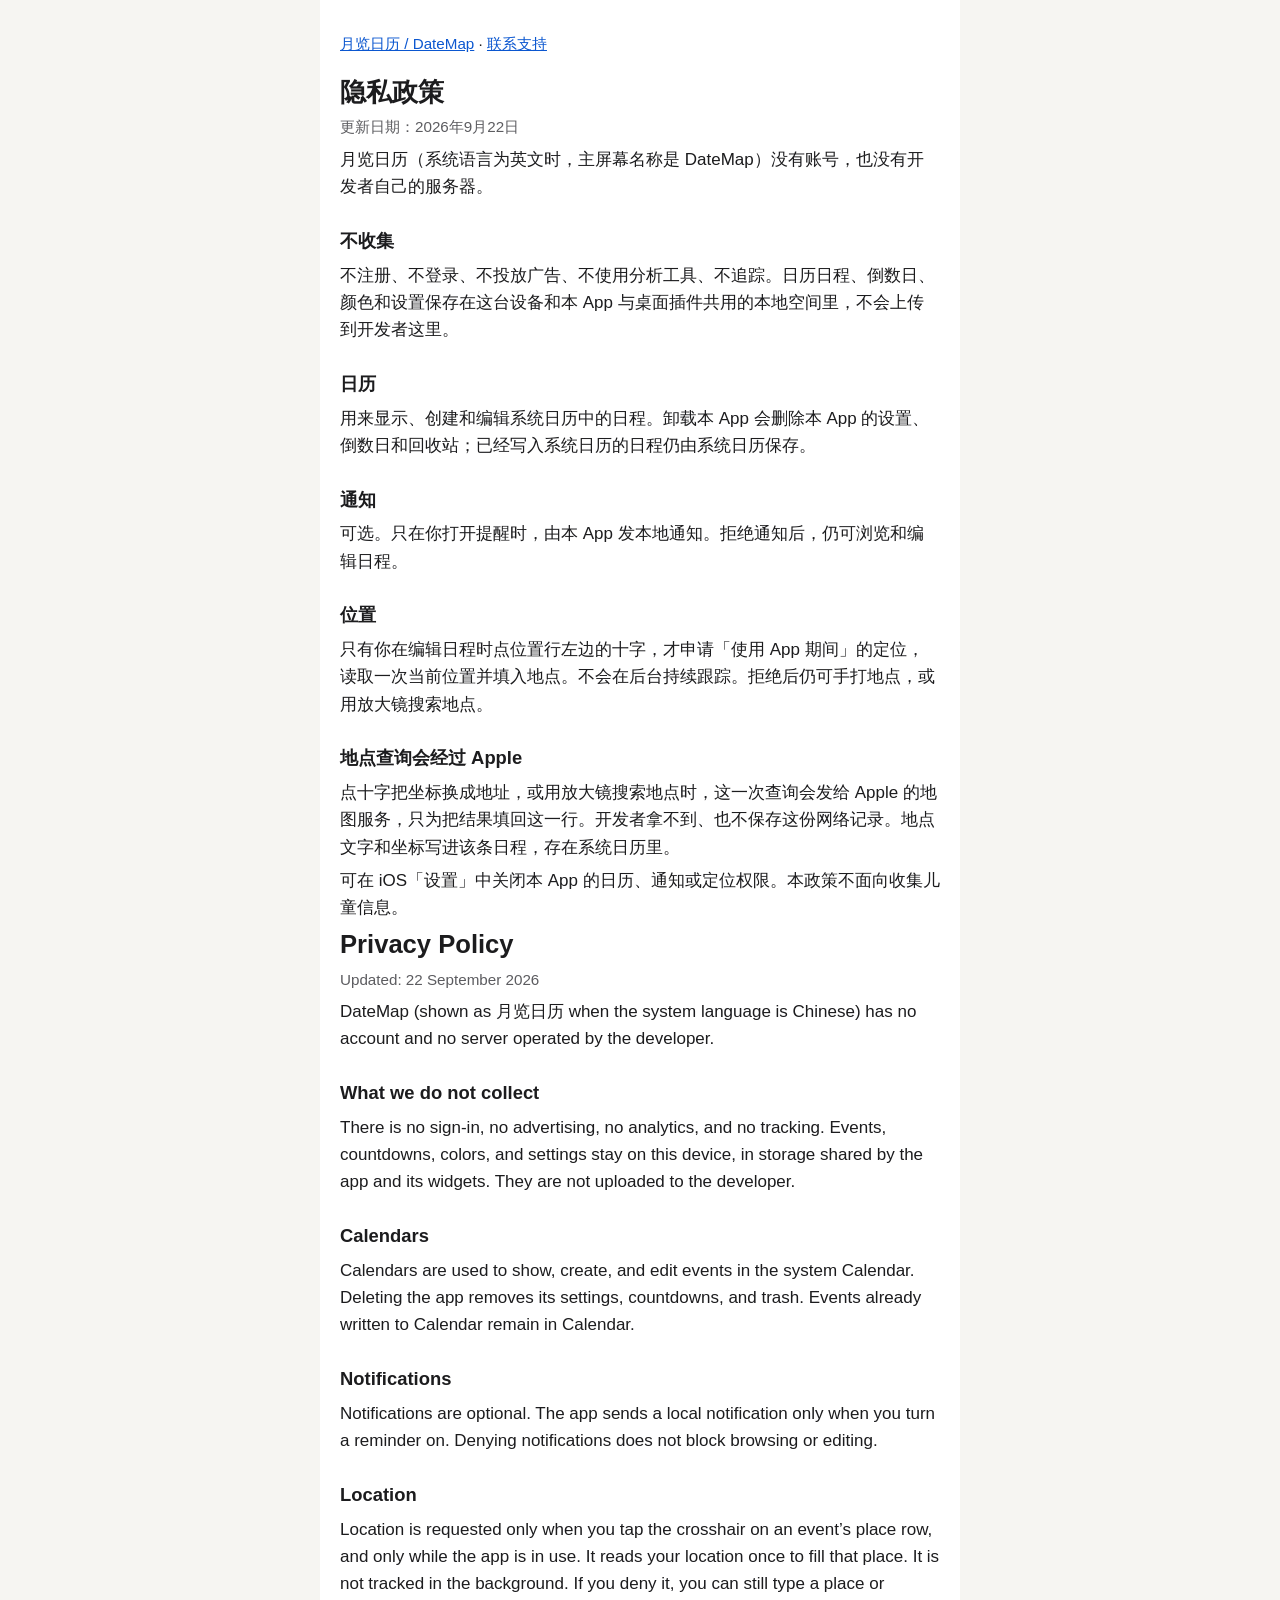
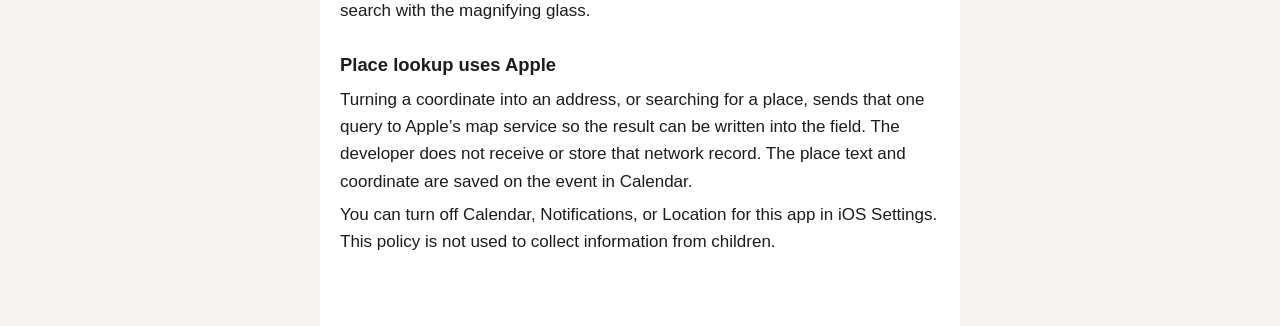
==== privacy/index.html @ caab382b "Publish the public privacy policy and support page. Co-authored-by: Cursor <cursoragent@cursor.com>" ====
<!DOCTYPE html>
<html lang="zh-Hans">
<head>
  <meta charset="utf-8">
  <meta name="viewport" content="width=device-width, initial-scale=1">
  <title>隐私政策 · 月览日历 / DateMap</title>
  <link rel="stylesheet" href="../style.css">
</head>
<body>
  <main>
    <nav><a href="../">月览日历 / DateMap</a> · <a href="../support/">联系支持</a></nav>
    <h1>隐私政策</h1>
    <p class="meta">更新日期：2026年9月22日</p>
    <p>月览日历（系统语言为英文时，主屏幕名称是 DateMap）没有账号，也没有开发者自己的服务器。</p>
    <h2>不收集</h2>
    <p>不注册、不登录、不投放广告、不使用分析工具、不追踪。日历日程、倒数日、颜色和设置保存在这台设备和本 App 与桌面插件共用的本地空间里，不会上传到开发者这里。</p>
    <h2>日历</h2>
    <p>用来显示、创建和编辑系统日历中的日程。卸载本 App 会删除本 App 的设置、倒数日和回收站；已经写入系统日历的日程仍由系统日历保存。</p>
    <h2>通知</h2>
    <p>可选。只在你打开提醒时，由本 App 发本地通知。拒绝通知后，仍可浏览和编辑日程。</p>
    <h2>位置</h2>
    <p>只有你在编辑日程时点位置行左边的十字，才申请「使用 App 期间」的定位，读取一次当前位置并填入地点。不会在后台持续跟踪。拒绝后仍可手打地点，或用放大镜搜索地点。</p>
    <h2>地点查询会经过 Apple</h2>
    <p>点十字把坐标换成地址，或用放大镜搜索地点时，这一次查询会发给 Apple 的地图服务，只为把结果填回这一行。开发者拿不到、也不保存这份网络记录。地点文字和坐标写进该条日程，存在系统日历里。</p>
    <p>可在 iOS「设置」中关闭本 App 的日历、通知或定位权限。本政策不面向收集儿童信息。</p>

    <h1>Privacy Policy</h1>
    <p class="meta">Updated: 22 September 2026</p>
    <p>DateMap (shown as 月览日历 when the system language is Chinese) has no account and no server operated by the developer.</p>
    <h2>What we do not collect</h2>
    <p>There is no sign-in, no advertising, no analytics, and no tracking. Events, countdowns, colors, and settings stay on this device, in storage shared by the app and its widgets. They are not uploaded to the developer.</p>
    <h2>Calendars</h2>
    <p>Calendars are used to show, create, and edit events in the system Calendar. Deleting the app removes its settings, countdowns, and trash. Events already written to Calendar remain in Calendar.</p>
    <h2>Notifications</h2>
    <p>Notifications are optional. The app sends a local notification only when you turn a reminder on. Denying notifications does not block browsing or editing.</p>
    <h2>Location</h2>
    <p>Location is requested only when you tap the crosshair on an event’s place row, and only while the app is in use. It reads your location once to fill that place. It is not tracked in the background. If you deny it, you can still type a place or search with the magnifying glass.</p>
    <h2>Place lookup uses Apple</h2>
    <p>Turning a coordinate into an address, or searching for a place, sends that one query to Apple’s map service so the result can be written into the field. The developer does not receive or store that network record. The place text and coordinate are saved on the event in Calendar.</p>
    <p>You can turn off Calendar, Notifications, or Location for this app in iOS Settings. This policy is not used to collect information from children.</p>
  </main>
</body>
</html>
---- style.css ----
:root {
  color-scheme: light dark;
  --text: #1c1c1e;
  --bg: #f6f5f2;
  --card: #fff;
  --muted: #5c5c60;
  --link: #0b57d0;
}
@media (prefers-color-scheme: dark) {
  :root {
    --text: #f2f2f4;
    --bg: #1c1c1e;
    --card: #2c2c2e;
    --muted: #aeaeb2;
    --link: #8ab4f8;
  }
}
body {
  margin: 0;
  font: 17px/1.6 -apple-system, BlinkMacSystemFont, "PingFang SC", "Helvetica Neue", sans-serif;
  color: var(--text);
  background: var(--bg);
}
main {
  max-width: 40rem;
  margin: 0 auto;
  padding: 2rem 1.25rem 4rem;
  background: var(--card);
  min-height: 100vh;
  box-sizing: border-box;
}
h1 { font-size: 1.6rem; line-height: 1.3; margin: 0 0 0.4rem; }
h2 { font-size: 1.15rem; margin: 1.6rem 0 0.4rem; }
p, li { margin: 0.4rem 0; }
.meta { color: var(--muted); font-size: 0.95rem; }
nav { margin: 0 0 1.2rem; font-size: 0.95rem; }
a { color: var(--link); }
ul { padding-left: 1.2rem; }
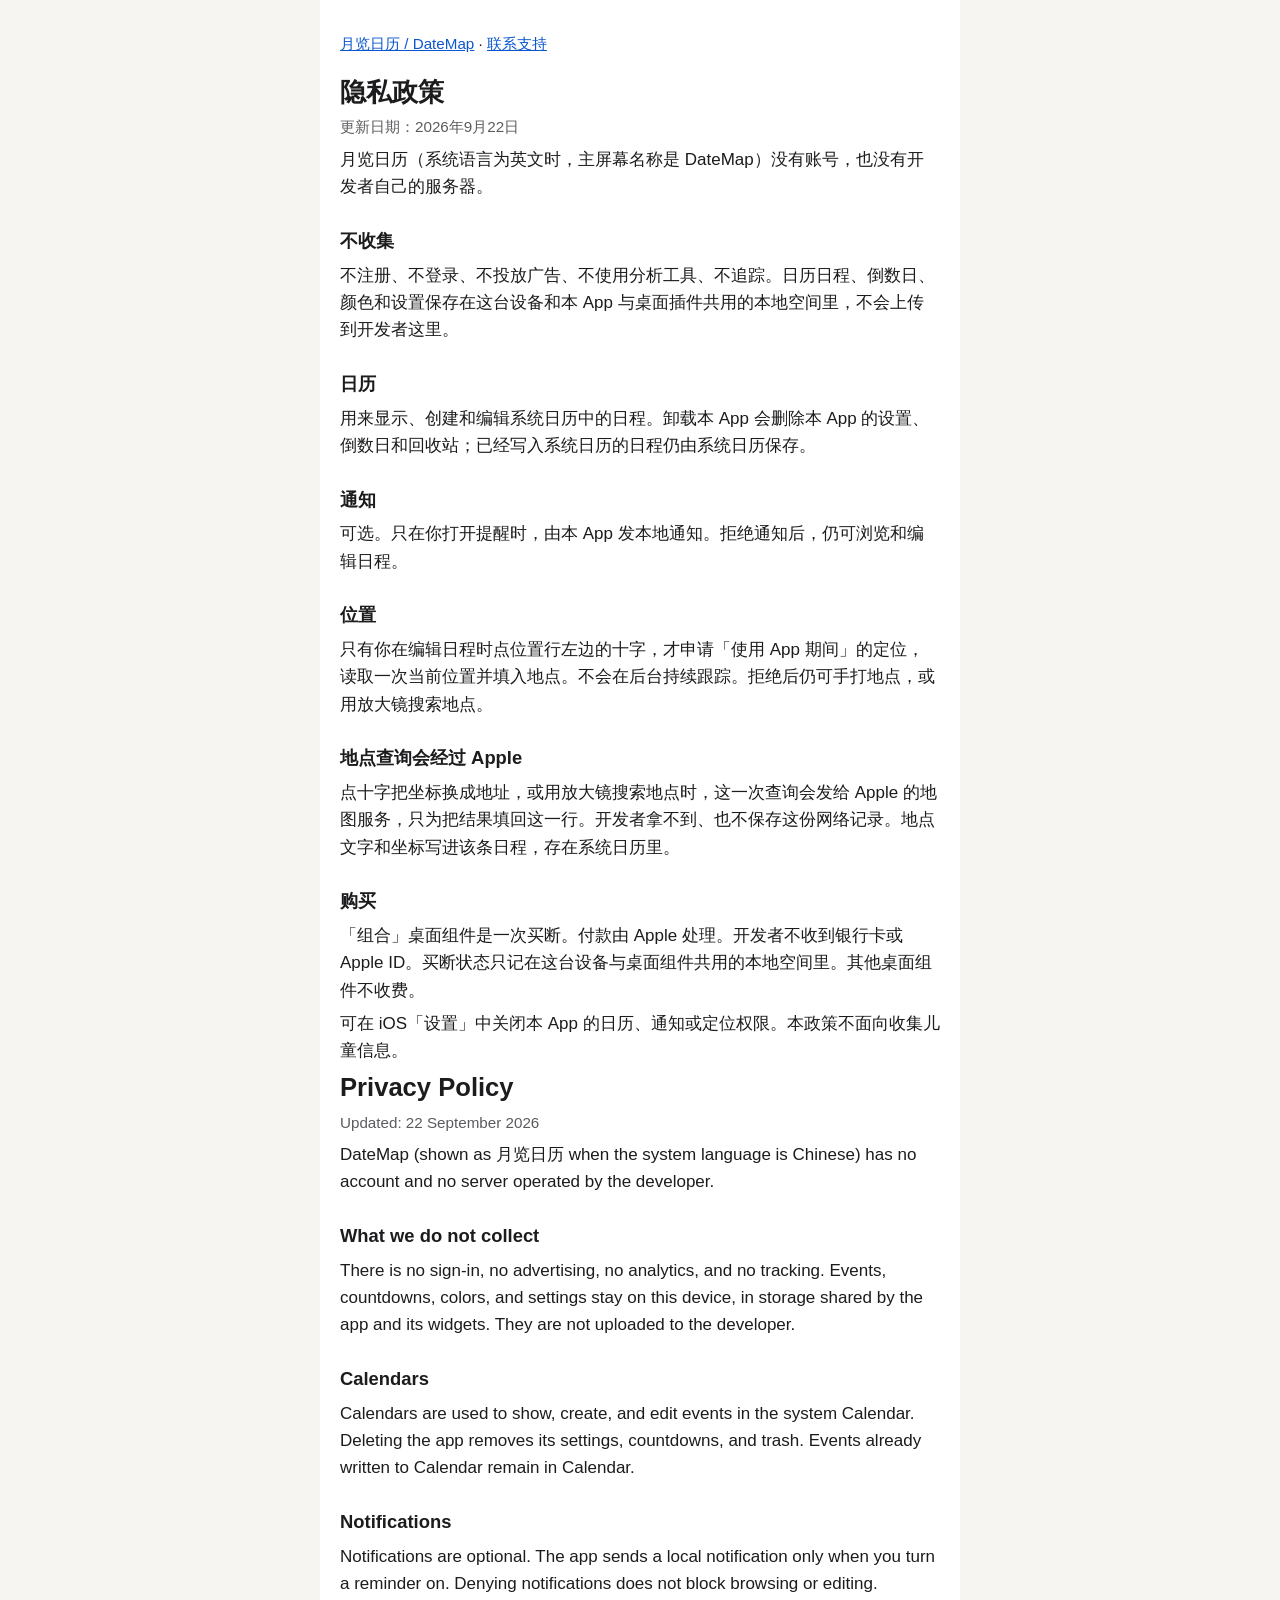
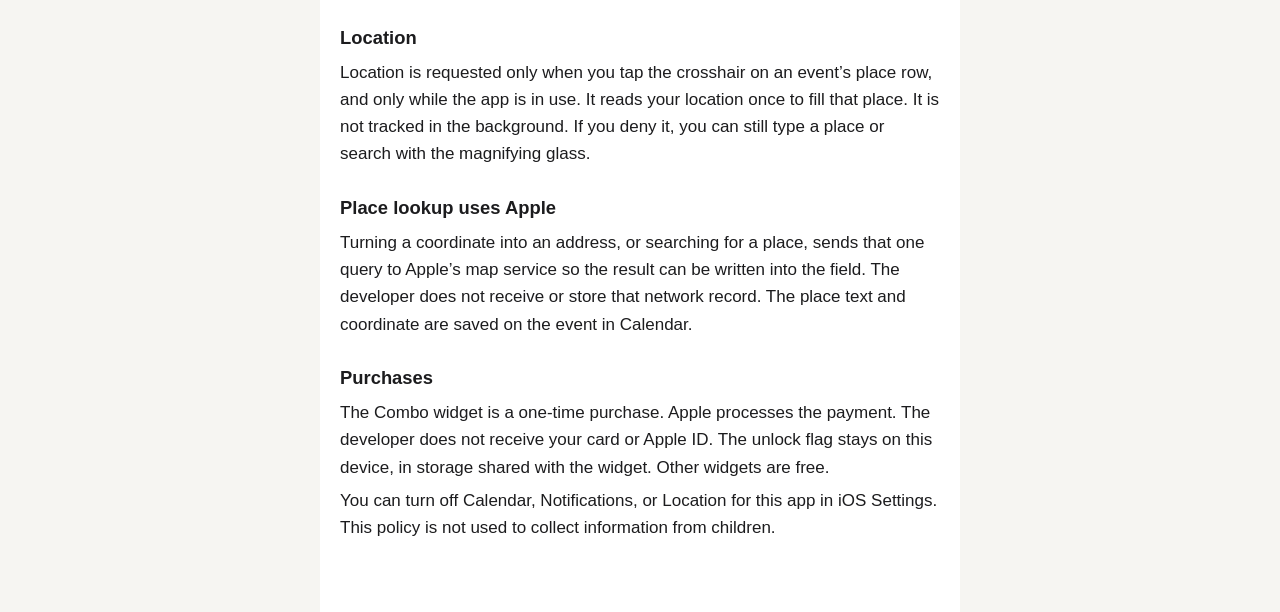
==== commit c7c2f62e: "State that the Combo widget is a one-time purchase handled by Apple. Co-authored-by: Cursor <cursora" ====
--- a/privacy/index.html
+++ b/privacy/index.html
@@ -22,6 +22,8 @@
     <p>只有你在编辑日程时点位置行左边的十字，才申请「使用 App 期间」的定位，读取一次当前位置并填入地点。不会在后台持续跟踪。拒绝后仍可手打地点，或用放大镜搜索地点。</p>
     <h2>地点查询会经过 Apple</h2>
     <p>点十字把坐标换成地址，或用放大镜搜索地点时，这一次查询会发给 Apple 的地图服务，只为把结果填回这一行。开发者拿不到、也不保存这份网络记录。地点文字和坐标写进该条日程，存在系统日历里。</p>
+    <h2>购买</h2>
+    <p>「组合」桌面组件是一次买断。付款由 Apple 处理。开发者不收到银行卡或 Apple ID。买断状态只记在这台设备与桌面组件共用的本地空间里。其他桌面组件不收费。</p>
     <p>可在 iOS「设置」中关闭本 App 的日历、通知或定位权限。本政策不面向收集儿童信息。</p>
 
     <h1>Privacy Policy</h1>
@@ -37,6 +39,8 @@
     <p>Location is requested only when you tap the crosshair on an event’s place row, and only while the app is in use. It reads your location once to fill that place. It is not tracked in the background. If you deny it, you can still type a place or search with the magnifying glass.</p>
     <h2>Place lookup uses Apple</h2>
     <p>Turning a coordinate into an address, or searching for a place, sends that one query to Apple’s map service so the result can be written into the field. The developer does not receive or store that network record. The place text and coordinate are saved on the event in Calendar.</p>
+    <h2>Purchases</h2>
+    <p>The Combo widget is a one-time purchase. Apple processes the payment. The developer does not receive your card or Apple ID. The unlock flag stays on this device, in storage shared with the widget. Other widgets are free.</p>
     <p>You can turn off Calendar, Notifications, or Location for this app in iOS Settings. This policy is not used to collect information from children.</p>
   </main>
 </body>
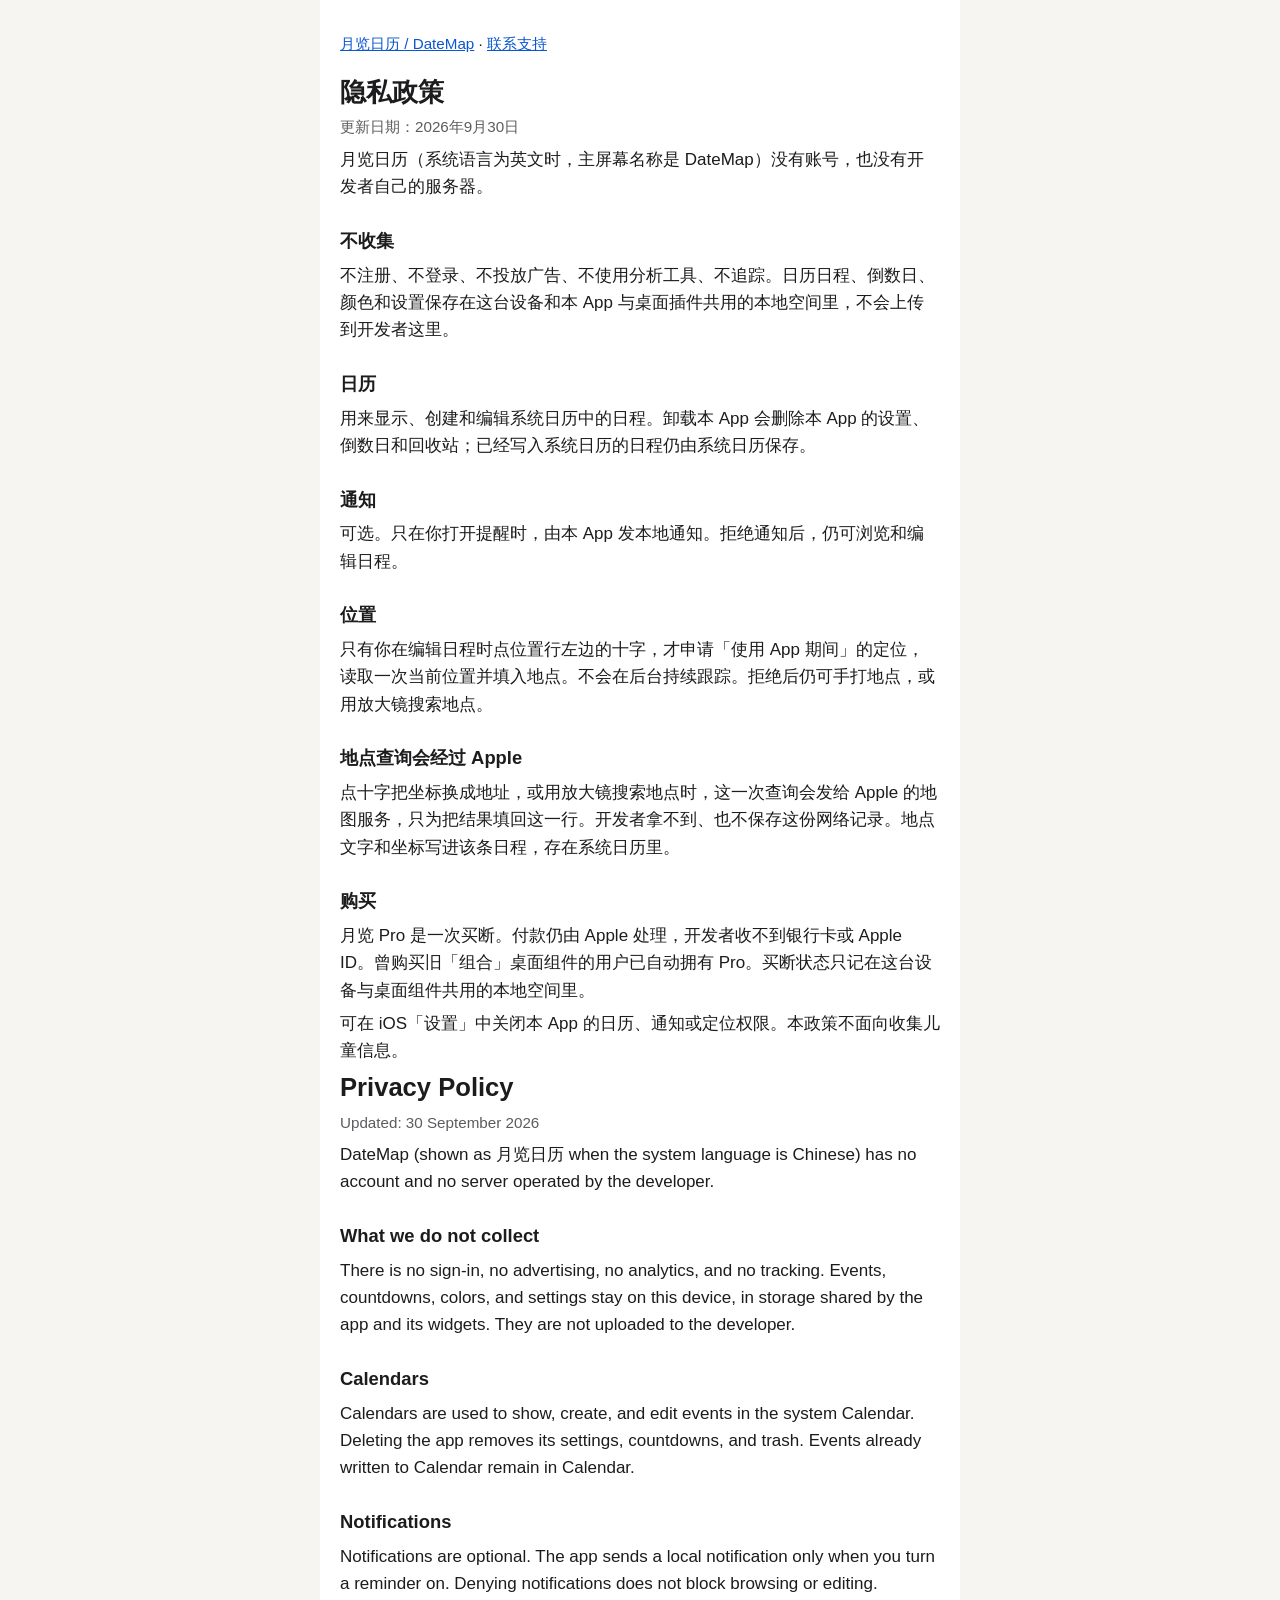
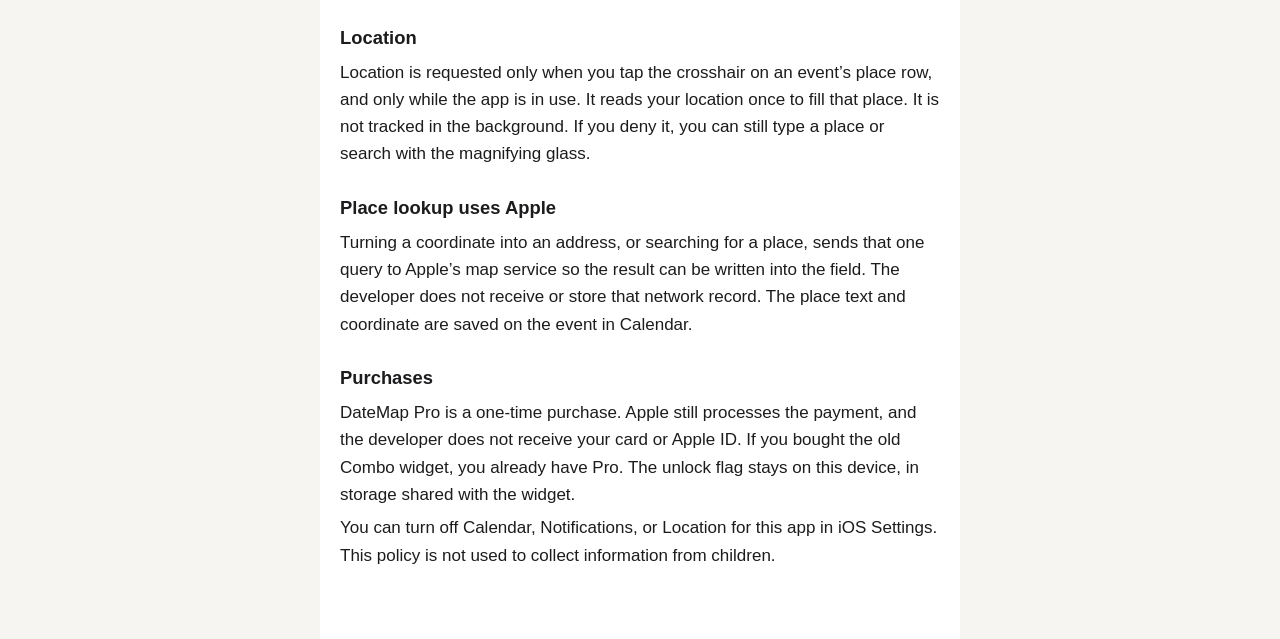
==== commit 9080ece4: "sync privacy & support pages with in-app v1.61 #382 copy: Pro purchase wording, phka11@126.com, 2026" ====
--- a/privacy/index.html
+++ b/privacy/index.html
@@ -10,7 +10,7 @@
   <main>
     <nav><a href="../">月览日历 / DateMap</a> · <a href="../support/">联系支持</a></nav>
     <h1>隐私政策</h1>
-    <p class="meta">更新日期：2026年9月22日</p>
+    <p class="meta">更新日期：2026年9月30日</p>
     <p>月览日历（系统语言为英文时，主屏幕名称是 DateMap）没有账号，也没有开发者自己的服务器。</p>
     <h2>不收集</h2>
     <p>不注册、不登录、不投放广告、不使用分析工具、不追踪。日历日程、倒数日、颜色和设置保存在这台设备和本 App 与桌面插件共用的本地空间里，不会上传到开发者这里。</p>
@@ -23,11 +23,11 @@
     <h2>地点查询会经过 Apple</h2>
     <p>点十字把坐标换成地址，或用放大镜搜索地点时，这一次查询会发给 Apple 的地图服务，只为把结果填回这一行。开发者拿不到、也不保存这份网络记录。地点文字和坐标写进该条日程，存在系统日历里。</p>
     <h2>购买</h2>
-    <p>「组合」桌面组件是一次买断。付款由 Apple 处理。开发者不收到银行卡或 Apple ID。买断状态只记在这台设备与桌面组件共用的本地空间里。其他桌面组件不收费。</p>
+    <p>月览 Pro 是一次买断。付款仍由 Apple 处理，开发者收不到银行卡或 Apple ID。曾购买旧「组合」桌面组件的用户已自动拥有 Pro。买断状态只记在这台设备与桌面组件共用的本地空间里。</p>
     <p>可在 iOS「设置」中关闭本 App 的日历、通知或定位权限。本政策不面向收集儿童信息。</p>
 
     <h1>Privacy Policy</h1>
-    <p class="meta">Updated: 22 September 2026</p>
+    <p class="meta">Updated: 30 September 2026</p>
     <p>DateMap (shown as 月览日历 when the system language is Chinese) has no account and no server operated by the developer.</p>
     <h2>What we do not collect</h2>
     <p>There is no sign-in, no advertising, no analytics, and no tracking. Events, countdowns, colors, and settings stay on this device, in storage shared by the app and its widgets. They are not uploaded to the developer.</p>
@@ -40,7 +40,7 @@
     <h2>Place lookup uses Apple</h2>
     <p>Turning a coordinate into an address, or searching for a place, sends that one query to Apple’s map service so the result can be written into the field. The developer does not receive or store that network record. The place text and coordinate are saved on the event in Calendar.</p>
     <h2>Purchases</h2>
-    <p>The Combo widget is a one-time purchase. Apple processes the payment. The developer does not receive your card or Apple ID. The unlock flag stays on this device, in storage shared with the widget. Other widgets are free.</p>
+    <p>DateMap Pro is a one-time purchase. Apple still processes the payment, and the developer does not receive your card or Apple ID. If you bought the old Combo widget, you already have Pro. The unlock flag stays on this device, in storage shared with the widget.</p>
     <p>You can turn off Calendar, Notifications, or Location for this app in iOS Settings. This policy is not used to collect information from children.</p>
   </main>
 </body>
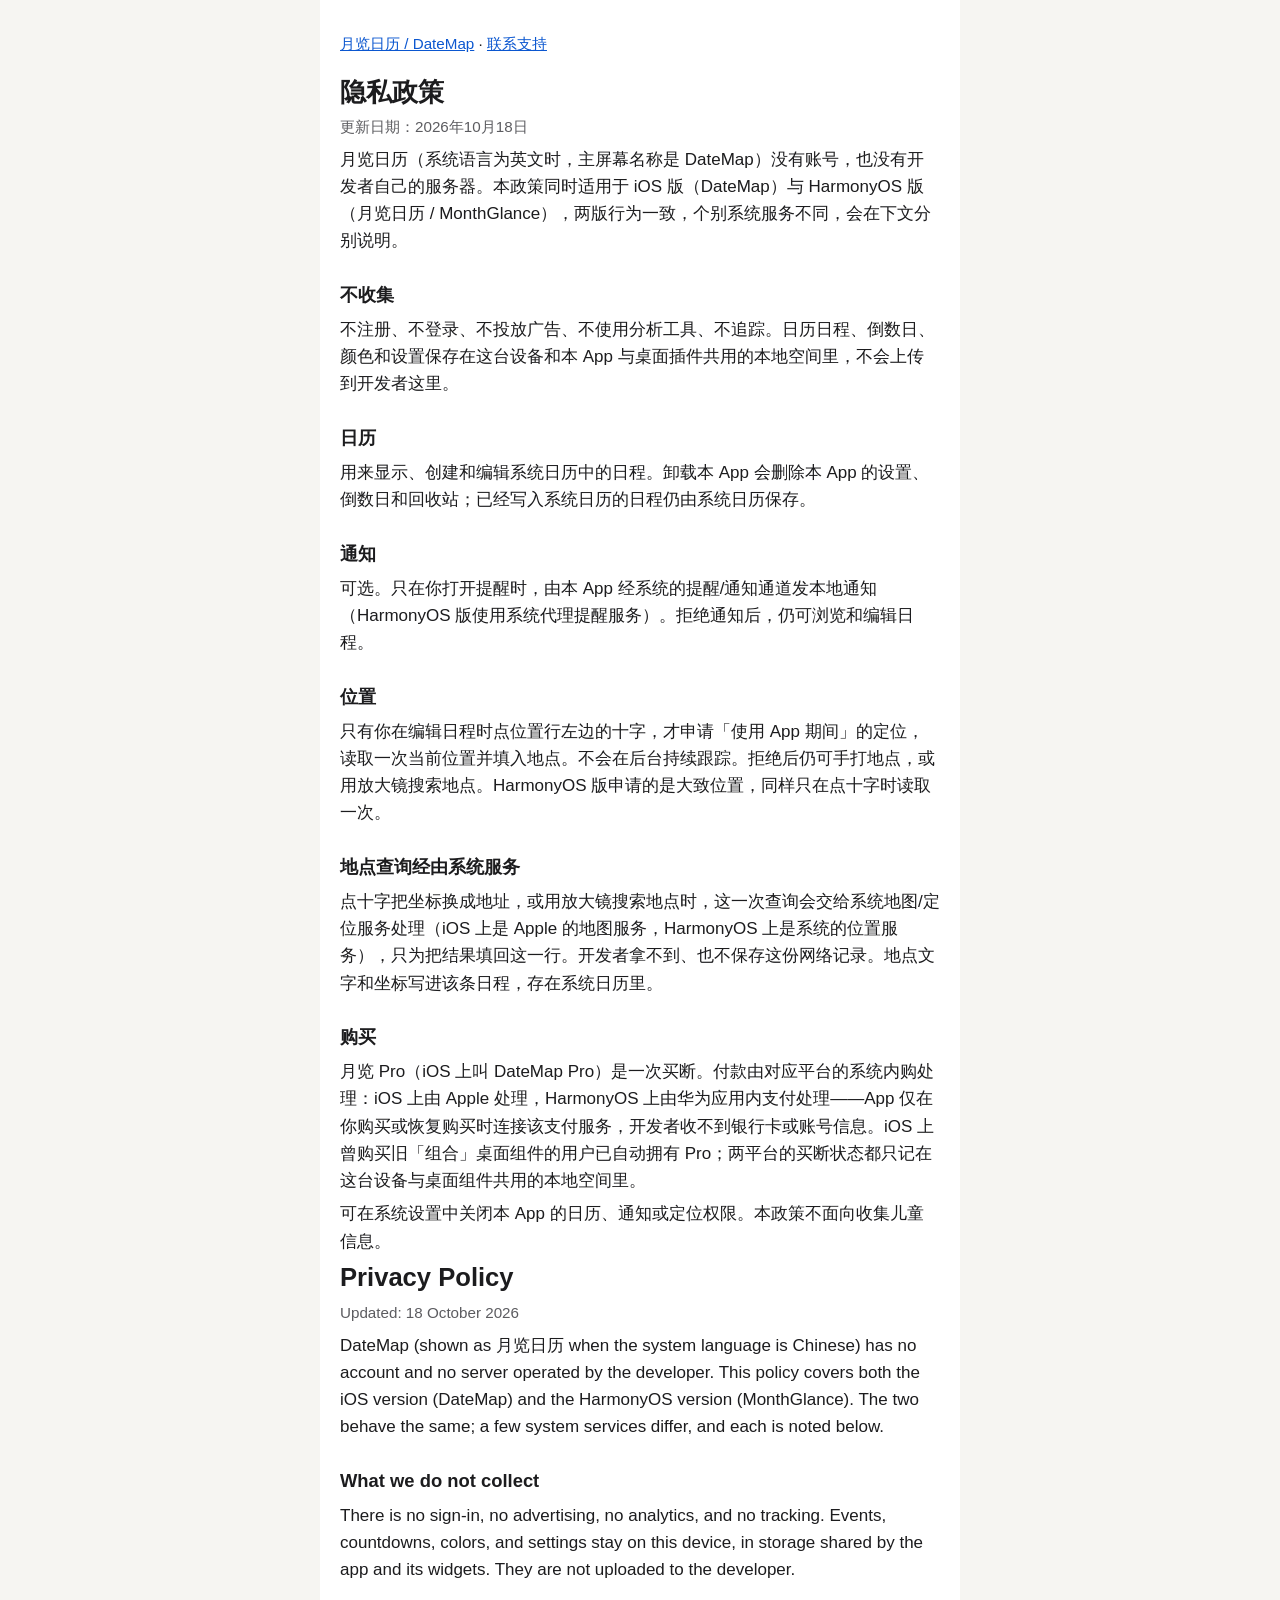
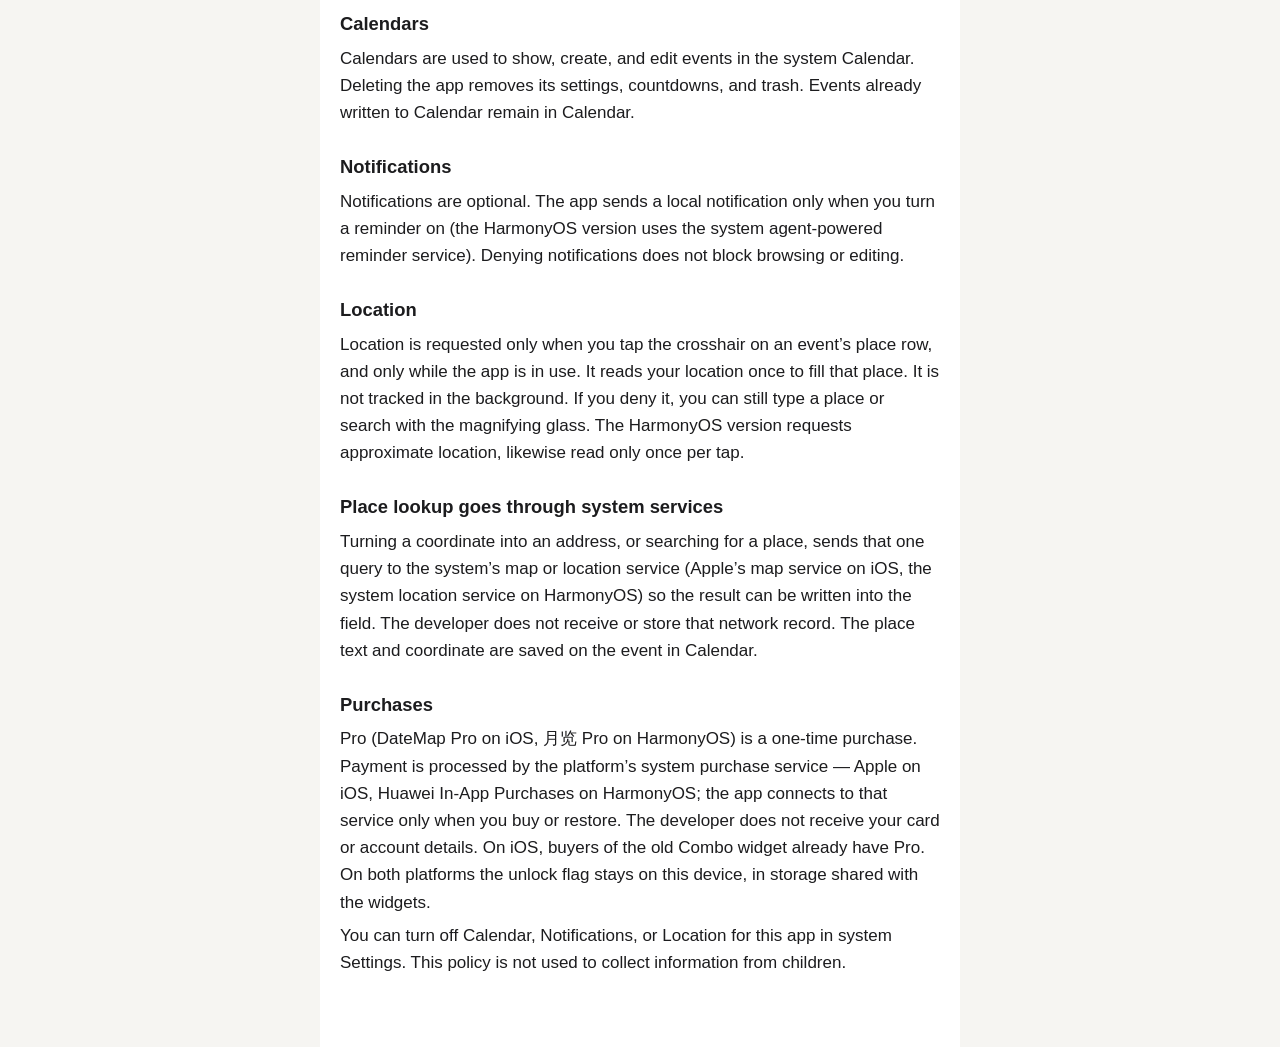
==== commit a38a1a67: "Cover both platforms in privacy policy: HarmonyOS agent reminders, approximate location, system plac" ====
--- a/privacy/index.html
+++ b/privacy/index.html
@@ -10,38 +10,38 @@
   <main>
     <nav><a href="../">月览日历 / DateMap</a> · <a href="../support/">联系支持</a></nav>
     <h1>隐私政策</h1>
-    <p class="meta">更新日期：2026年9月30日</p>
-    <p>月览日历（系统语言为英文时，主屏幕名称是 DateMap）没有账号，也没有开发者自己的服务器。</p>
+    <p class="meta">更新日期：2026年10月18日</p>
+    <p>月览日历（系统语言为英文时，主屏幕名称是 DateMap）没有账号，也没有开发者自己的服务器。本政策同时适用于 iOS 版（DateMap）与 HarmonyOS 版（月览日历 / MonthGlance），两版行为一致，个别系统服务不同，会在下文分别说明。</p>
     <h2>不收集</h2>
     <p>不注册、不登录、不投放广告、不使用分析工具、不追踪。日历日程、倒数日、颜色和设置保存在这台设备和本 App 与桌面插件共用的本地空间里，不会上传到开发者这里。</p>
     <h2>日历</h2>
     <p>用来显示、创建和编辑系统日历中的日程。卸载本 App 会删除本 App 的设置、倒数日和回收站；已经写入系统日历的日程仍由系统日历保存。</p>
     <h2>通知</h2>
-    <p>可选。只在你打开提醒时，由本 App 发本地通知。拒绝通知后，仍可浏览和编辑日程。</p>
+    <p>可选。只在你打开提醒时，由本 App 经系统的提醒/通知通道发本地通知（HarmonyOS 版使用系统代理提醒服务）。拒绝通知后，仍可浏览和编辑日程。</p>
     <h2>位置</h2>
-    <p>只有你在编辑日程时点位置行左边的十字，才申请「使用 App 期间」的定位，读取一次当前位置并填入地点。不会在后台持续跟踪。拒绝后仍可手打地点，或用放大镜搜索地点。</p>
-    <h2>地点查询会经过 Apple</h2>
-    <p>点十字把坐标换成地址，或用放大镜搜索地点时，这一次查询会发给 Apple 的地图服务，只为把结果填回这一行。开发者拿不到、也不保存这份网络记录。地点文字和坐标写进该条日程，存在系统日历里。</p>
+    <p>只有你在编辑日程时点位置行左边的十字，才申请「使用 App 期间」的定位，读取一次当前位置并填入地点。不会在后台持续跟踪。拒绝后仍可手打地点，或用放大镜搜索地点。HarmonyOS 版申请的是大致位置，同样只在点十字时读取一次。</p>
+    <h2>地点查询经由系统服务</h2>
+    <p>点十字把坐标换成地址，或用放大镜搜索地点时，这一次查询会交给系统地图/定位服务处理（iOS 上是 Apple 的地图服务，HarmonyOS 上是系统的位置服务），只为把结果填回这一行。开发者拿不到、也不保存这份网络记录。地点文字和坐标写进该条日程，存在系统日历里。</p>
     <h2>购买</h2>
-    <p>月览 Pro 是一次买断。付款仍由 Apple 处理，开发者收不到银行卡或 Apple ID。曾购买旧「组合」桌面组件的用户已自动拥有 Pro。买断状态只记在这台设备与桌面组件共用的本地空间里。</p>
-    <p>可在 iOS「设置」中关闭本 App 的日历、通知或定位权限。本政策不面向收集儿童信息。</p>
+    <p>月览 Pro（iOS 上叫 DateMap Pro）是一次买断。付款由对应平台的系统内购处理：iOS 上由 Apple 处理，HarmonyOS 上由华为应用内支付处理——App 仅在你购买或恢复购买时连接该支付服务，开发者收不到银行卡或账号信息。iOS 上曾购买旧「组合」桌面组件的用户已自动拥有 Pro；两平台的买断状态都只记在这台设备与桌面组件共用的本地空间里。</p>
+    <p>可在系统设置中关闭本 App 的日历、通知或定位权限。本政策不面向收集儿童信息。</p>
 
     <h1>Privacy Policy</h1>
-    <p class="meta">Updated: 30 September 2026</p>
-    <p>DateMap (shown as 月览日历 when the system language is Chinese) has no account and no server operated by the developer.</p>
+    <p class="meta">Updated: 18 October 2026</p>
+    <p>DateMap (shown as 月览日历 when the system language is Chinese) has no account and no server operated by the developer. This policy covers both the iOS version (DateMap) and the HarmonyOS version (MonthGlance). The two behave the same; a few system services differ, and each is noted below.</p>
     <h2>What we do not collect</h2>
     <p>There is no sign-in, no advertising, no analytics, and no tracking. Events, countdowns, colors, and settings stay on this device, in storage shared by the app and its widgets. They are not uploaded to the developer.</p>
     <h2>Calendars</h2>
     <p>Calendars are used to show, create, and edit events in the system Calendar. Deleting the app removes its settings, countdowns, and trash. Events already written to Calendar remain in Calendar.</p>
     <h2>Notifications</h2>
-    <p>Notifications are optional. The app sends a local notification only when you turn a reminder on. Denying notifications does not block browsing or editing.</p>
+    <p>Notifications are optional. The app sends a local notification only when you turn a reminder on (the HarmonyOS version uses the system agent-powered reminder service). Denying notifications does not block browsing or editing.</p>
     <h2>Location</h2>
-    <p>Location is requested only when you tap the crosshair on an event’s place row, and only while the app is in use. It reads your location once to fill that place. It is not tracked in the background. If you deny it, you can still type a place or search with the magnifying glass.</p>
-    <h2>Place lookup uses Apple</h2>
-    <p>Turning a coordinate into an address, or searching for a place, sends that one query to Apple’s map service so the result can be written into the field. The developer does not receive or store that network record. The place text and coordinate are saved on the event in Calendar.</p>
+    <p>Location is requested only when you tap the crosshair on an event’s place row, and only while the app is in use. It reads your location once to fill that place. It is not tracked in the background. If you deny it, you can still type a place or search with the magnifying glass. The HarmonyOS version requests approximate location, likewise read only once per tap.</p>
+    <h2>Place lookup goes through system services</h2>
+    <p>Turning a coordinate into an address, or searching for a place, sends that one query to the system’s map or location service (Apple’s map service on iOS, the system location service on HarmonyOS) so the result can be written into the field. The developer does not receive or store that network record. The place text and coordinate are saved on the event in Calendar.</p>
     <h2>Purchases</h2>
-    <p>DateMap Pro is a one-time purchase. Apple still processes the payment, and the developer does not receive your card or Apple ID. If you bought the old Combo widget, you already have Pro. The unlock flag stays on this device, in storage shared with the widget.</p>
-    <p>You can turn off Calendar, Notifications, or Location for this app in iOS Settings. This policy is not used to collect information from children.</p>
+    <p>Pro (DateMap Pro on iOS, 月览 Pro on HarmonyOS) is a one-time purchase. Payment is processed by the platform’s system purchase service — Apple on iOS, Huawei In-App Purchases on HarmonyOS; the app connects to that service only when you buy or restore. The developer does not receive your card or account details. On iOS, buyers of the old Combo widget already have Pro. On both platforms the unlock flag stays on this device, in storage shared with the widgets.</p>
+    <p>You can turn off Calendar, Notifications, or Location for this app in system Settings. This policy is not used to collect information from children.</p>
   </main>
 </body>
 </html>
